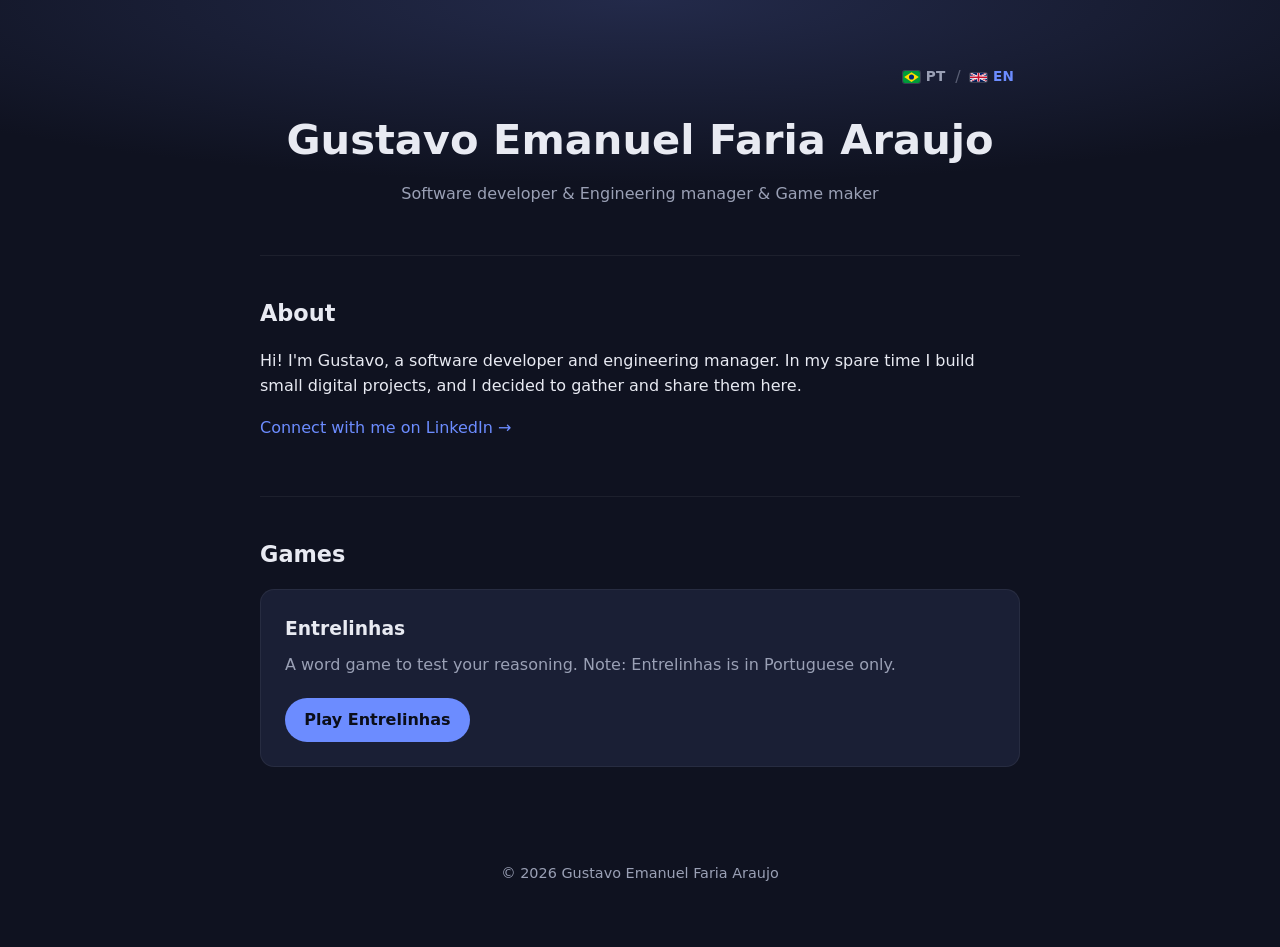
==== index.html @ 2791112e "Fix wrong text" ====
<!DOCTYPE html>
<html lang="pt-BR">
<head>
  <meta charset="UTF-8" />
  <meta name="viewport" content="width=device-width, initial-scale=1.0" />
  <title>Gustavo Emanuel Faria Araujo</title>
  <meta name="description" content="Site pessoal de Gustavo Emanuel, sobre mim e meus jogos." />
  <link rel="stylesheet" href="./assets/styles.css" />
</head>
<body>
  <header class="hero">
    <div class="container">
      <div class="lang-switch" role="group" aria-label="Language / Idioma">
        <button type="button" data-lang="pt" class="lang-btn">
          <svg class="flag" viewBox="0 0 28 20" aria-hidden="true">
            <rect width="28" height="20" fill="#009b3a" />
            <polygon points="14,2 26,10 14,18 2,10" fill="#fedf00" />
            <circle cx="14" cy="10" r="4.2" fill="#002776" />
          </svg>
          <span>PT</span>
        </button>
        <span class="lang-sep">/</span>
        <button type="button" data-lang="en" class="lang-btn">
          <svg class="flag" viewBox="0 0 60 30" aria-hidden="true">
            <clipPath id="uk-clip"><path d="M30,15 h30 v15 z v15 h-30 z h-30 v-15 z v-15 h30 z" /></clipPath>
            <rect width="60" height="30" fill="#012169" />
            <path d="M0,0 L60,30 M60,0 L0,30" stroke="#fff" stroke-width="6" />
            <path d="M0,0 L60,30 M60,0 L0,30" clip-path="url(#uk-clip)" stroke="#c8102e" stroke-width="4" />
            <path d="M30,0 v30 M0,15 h60" stroke="#fff" stroke-width="10" />
            <path d="M30,0 v30 M0,15 h60" stroke="#c8102e" stroke-width="6" />
          </svg>
          <span>EN</span>
        </button>
      </div>
      <h1>Gustavo Emanuel Faria Araujo</h1>
      <p class="tagline" data-i18n="tagline">Desenvolvedor &amp; Gerente de software &amp; Criador de jogos</p>
    </div>
  </header>

  <main class="container">
    <!-- About -->
    <section id="sobre" class="section">
      <h2 data-i18n="about_title">Sobre</h2>
      <p data-i18n="about_body">
        Olá! Eu sou o Gustavo, desenvolvedor e gerente de software. Nas horas
        vagas, crio alguns projetos digitais e decidi reuni-los e compartilhá-los aqui.
      </p>
      <p class="links">
        <a href="https://www.linkedin.com/in/gustavoefa/" target="_blank" rel="noopener noreferrer" data-i18n="about_linkedin">
          Conecte-se comigo no LinkedIn →
        </a>
      </p>
    </section>

    <!-- Games -->
    <section id="jogos" class="section">
      <h2 data-i18n="games_title">Jogos</h2>
      <div class="cards">
        <article class="card">
          <h3>Entrelinhas</h3>
          <p data-i18n="entrelinhas_desc">Um jogo de palavras para testar o seu raciocínio.</p>
          <a class="button" href="/entrelinhas/" data-i18n="entrelinhas_play">Jogar Entrelinhas</a>
        </article>
      </div>
    </section>
  </main>

  <footer class="container">
    <p>&copy; <span id="year"></span> Gustavo Emanuel Faria Araujo</p>
  </footer>

  <script>
    const translations = {
      pt: {
        lang: "pt-BR",
        title: "Gustavo Emanuel Faria Araujo",
        tagline: "Desenvolvedor & Gerente de software & Criador de jogos",
        about_title: "Sobre",
        about_body:
          "Olá! Eu sou o Gustavo, desenvolvedor e gerente de software. Nas horas vagas, crio alguns projetos digitais e decidi reuni-los e compartilhá-los aqui.",
        about_linkedin: "Conecte-se comigo no LinkedIn →",
        games_title: "Jogos",
        entrelinhas_desc: "Um jogo de palavras para testar o seu raciocínio.",
        entrelinhas_play: "Jogar Entrelinhas",
      },
      en: {
        lang: "en",
        title: "Gustavo Emanuel Faria Araujo",
        tagline: "Software developer & Engineering manager & Game maker",
        about_title: "About",
        about_body:
          "Hi! I'm Gustavo, a software developer and engineering manager. In my spare time I build small digital projects, and I decided to gather and share them here.",
        about_linkedin: "Connect with me on LinkedIn →",
        games_title: "Games",
        entrelinhas_desc:
          "A word game to test your reasoning. Note: Entrelinhas is in Portuguese only.",
        entrelinhas_play: "Play Entrelinhas",
      },
    };

    function applyLanguage(lang) {
      const dict = translations[lang] || translations.pt;
      document.documentElement.lang = dict.lang;
      document.title = dict.title;
      document.querySelectorAll("[data-i18n]").forEach((el) => {
        const key = el.getAttribute("data-i18n");
        if (dict[key]) el.textContent = dict[key];
      });
      document.querySelectorAll(".lang-btn").forEach((btn) => {
        btn.classList.toggle("active", btn.dataset.lang === lang);
      });
      try {
        localStorage.setItem("lang", lang);
      } catch (e) {}
    }

    document.querySelectorAll(".lang-btn").forEach((btn) => {
      btn.addEventListener("click", () => applyLanguage(btn.dataset.lang));
    });

    let saved = null;
    try {
      saved = localStorage.getItem("lang");
    } catch (e) {}
    const browserPt = (navigator.language || "").toLowerCase().startsWith("pt");
    applyLanguage(saved || (browserPt ? "pt" : "en"));

    document.getElementById("year").textContent = new Date().getFullYear();
  </script>
</body>
</html>
---- assets/styles.css ----
:root {
  --bg: #0f1220;
  --surface: #1a1f35;
  --text: #e8eaf2;
  --muted: #9aa0b5;
  --accent: #6c8cff;
  --accent-hover: #88a2ff;
  --radius: 14px;
}

* {
  box-sizing: border-box;
}

html {
  scroll-behavior: smooth;
}

body {
  margin: 0;
  font-family: system-ui, -apple-system, "Segoe UI", Roboto, sans-serif;
  background: var(--bg);
  color: var(--text);
  line-height: 1.6;
}

.container {
  width: min(760px, 92%);
  margin: 0 auto;
}

.hero {
  padding: 4rem 0 3rem;
  background: radial-gradient(120% 120% at 50% 0%, #232a4a 0%, var(--bg) 60%);
  text-align: center;
}

.hero h1 {
  margin: 0;
  font-size: clamp(1.8rem, 5vw, 2.6rem);
}

.tagline {
  margin: 0.5rem 0 0;
  color: var(--muted);
}

.section {
  padding: 2.5rem 0;
  border-top: 1px solid rgba(255, 255, 255, 0.06);
}

.section h2 {
  font-size: 1.4rem;
  margin: 0 0 1rem;
}

.links a,
.section a {
  color: var(--accent);
  text-decoration: none;
}

.links a:hover {
  color: var(--accent-hover);
  text-decoration: underline;
}

.cards {
  display: grid;
  gap: 1rem;
  grid-template-columns: repeat(auto-fit, minmax(240px, 1fr));
}

.card {
  background: var(--surface);
  border: 1px solid rgba(255, 255, 255, 0.06);
  border-radius: var(--radius);
  padding: 1.5rem;
}

.card h3 {
  margin: 0 0 0.5rem;
}

.card p {
  color: var(--muted);
  margin: 0 0 1.25rem;
}

.section a.button {
  display: inline-block;
  background: var(--accent);
  color: #0b0e1a;
  font-weight: 600;
  padding: 0.6rem 1.2rem;
  border-radius: 999px;
  text-decoration: none;
  transition: background 0.15s ease;
}

.section a.button:hover {
  background: var(--accent-hover);
  color: #0b0e1a;
  text-decoration: none;
}

/* Language switch */
.lang-switch {
  display: flex;
  align-items: center;
  justify-content: flex-end;
  gap: 0.25rem;
  margin-bottom: 1rem;
}

.lang-btn {
  display: inline-flex;
  align-items: center;
  gap: 0.35rem;
  background: none;
  border: none;
  color: var(--muted);
  font: inherit;
  font-size: 0.85rem;
  font-weight: 600;
  letter-spacing: 0.03em;
  padding: 0.15rem 0.35rem;
  cursor: pointer;
  border-radius: 6px;
  transition: color 0.15s ease;
}

.flag {
  width: 1.25em;
  height: auto;
  border-radius: 2px;
  display: block;
  box-shadow: 0 0 0 1px rgba(255, 255, 255, 0.15);
}

.lang-btn:hover {
  color: var(--text);
}

.lang-btn.active {
  color: var(--accent);
}

.lang-sep {
  color: var(--muted);
  opacity: 0.5;
}

footer {
  padding: 2.5rem 0 3rem;
  color: var(--muted);
  text-align: center;
  font-size: 0.9rem;
}
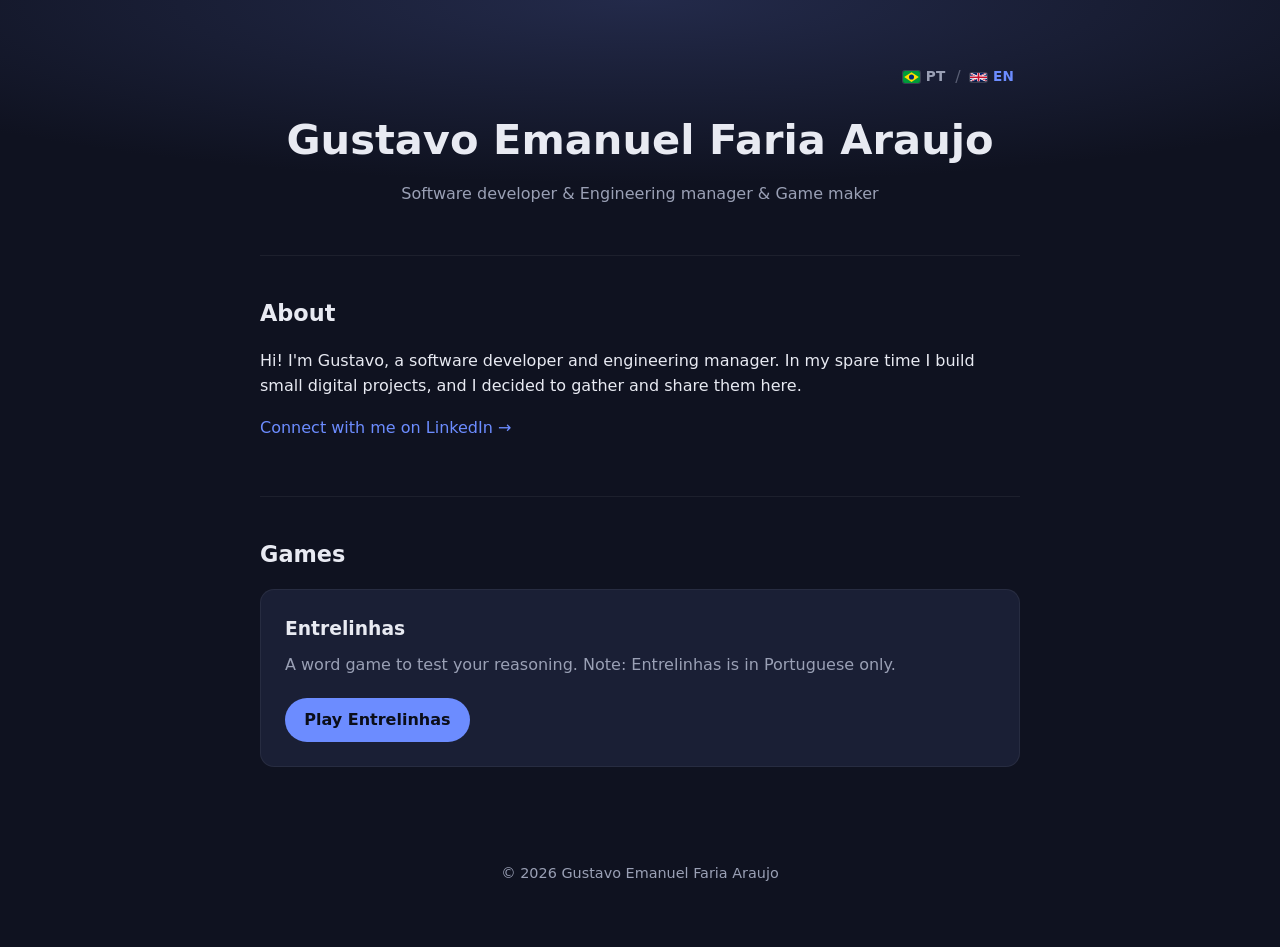
==== commit 57d757ad: "Extract flag SVGs" ====
--- a/index.html
+++ b/index.html
@@ -5,6 +5,7 @@
   <meta name="viewport" content="width=device-width, initial-scale=1.0" />
   <title>Gustavo Emanuel Faria Araujo</title>
   <meta name="description" content="Site pessoal de Gustavo Emanuel, sobre mim e meus jogos." />
+  <link rel="stylesheet" href="./assets/base.css" />
   <link rel="stylesheet" href="./assets/styles.css" />
 </head>
 <body>
@@ -12,23 +13,12 @@
     <div class="container">
       <div class="lang-switch" role="group" aria-label="Language / Idioma">
         <button type="button" data-lang="pt" class="lang-btn">
-          <svg class="flag" viewBox="0 0 28 20" aria-hidden="true">
-            <rect width="28" height="20" fill="#009b3a" />
-            <polygon points="14,2 26,10 14,18 2,10" fill="#fedf00" />
-            <circle cx="14" cy="10" r="4.2" fill="#002776" />
-          </svg>
+          <svg class="flag" viewBox="0 0 28 20" aria-hidden="true"><use href="./assets/flags.svg#flag-br" /></svg>
           <span>PT</span>
         </button>
         <span class="lang-sep">/</span>
         <button type="button" data-lang="en" class="lang-btn">
-          <svg class="flag" viewBox="0 0 60 30" aria-hidden="true">
-            <clipPath id="uk-clip"><path d="M30,15 h30 v15 z v15 h-30 z h-30 v-15 z v-15 h30 z" /></clipPath>
-            <rect width="60" height="30" fill="#012169" />
-            <path d="M0,0 L60,30 M60,0 L0,30" stroke="#fff" stroke-width="6" />
-            <path d="M0,0 L60,30 M60,0 L0,30" clip-path="url(#uk-clip)" stroke="#c8102e" stroke-width="4" />
-            <path d="M30,0 v30 M0,15 h60" stroke="#fff" stroke-width="10" />
-            <path d="M30,0 v30 M0,15 h60" stroke="#c8102e" stroke-width="6" />
-          </svg>
+          <svg class="flag" viewBox="0 0 60 30" aria-hidden="true"><use href="./assets/flags.svg#flag-uk" /></svg>
           <span>EN</span>
         </button>
       </div>
--- a/assets/base.css
+++ b/assets/base.css
@@ -0,0 +1,69 @@
+/* Shared foundation for every page: design tokens, reset, and the
+   PT/EN language switch component. Link this before any page sheet. */
+
+:root {
+  --bg: #0f1220;
+  --surface: #1a1f35;
+  --text: #e8eaf2;
+  --muted: #9aa0b5;
+  --accent: #6c8cff;
+  --accent-hover: #88a2ff;
+  --radius: 14px;
+}
+
+* {
+  box-sizing: border-box;
+}
+
+body {
+  margin: 0;
+  font-family: system-ui, -apple-system, "Segoe UI", Roboto, sans-serif;
+  background: var(--bg);
+  color: var(--text);
+  line-height: 1.6;
+}
+
+/* Language switch */
+.lang-switch {
+  display: flex;
+  align-items: center;
+  gap: 0.25rem;
+}
+
+.lang-btn {
+  display: inline-flex;
+  align-items: center;
+  gap: 0.35rem;
+  background: none;
+  border: none;
+  color: var(--muted);
+  font: inherit;
+  font-size: 0.85rem;
+  font-weight: 600;
+  letter-spacing: 0.03em;
+  padding: 0.15rem 0.35rem;
+  cursor: pointer;
+  border-radius: 6px;
+  transition: color 0.15s ease;
+}
+
+.lang-btn:hover {
+  color: var(--text);
+}
+
+.lang-btn.active {
+  color: var(--accent);
+}
+
+.flag {
+  width: 1.25em;
+  height: auto;
+  border-radius: 2px;
+  display: block;
+  box-shadow: 0 0 0 1px rgba(255, 255, 255, 0.15);
+}
+
+.lang-sep {
+  color: var(--muted);
+  opacity: 0.5;
+}
--- a/assets/styles.css
+++ b/assets/styles.css
@@ -1,27 +1,8 @@
-:root {
-  --bg: #0f1220;
-  --surface: #1a1f35;
-  --text: #e8eaf2;
-  --muted: #9aa0b5;
-  --accent: #6c8cff;
-  --accent-hover: #88a2ff;
-  --radius: 14px;
-}
-
-* {
-  box-sizing: border-box;
-}
+/* Page-specific styles for the landing page. Shared tokens, reset, and the
+   language-switch component live in base.css (linked first). */
 
 html {
   scroll-behavior: smooth;
-}
-
-body {
-  margin: 0;
-  font-family: system-ui, -apple-system, "Segoe UI", Roboto, sans-serif;
-  background: var(--bg);
-  color: var(--text);
-  line-height: 1.6;
 }
 
 .container {
@@ -105,51 +86,10 @@
   text-decoration: none;
 }
 
-/* Language switch */
+/* Landing-page placement of the shared switch (base.css has the look) */
 .lang-switch {
-  display: flex;
-  align-items: center;
   justify-content: flex-end;
-  gap: 0.25rem;
   margin-bottom: 1rem;
-}
-
-.lang-btn {
-  display: inline-flex;
-  align-items: center;
-  gap: 0.35rem;
-  background: none;
-  border: none;
-  color: var(--muted);
-  font: inherit;
-  font-size: 0.85rem;
-  font-weight: 600;
-  letter-spacing: 0.03em;
-  padding: 0.15rem 0.35rem;
-  cursor: pointer;
-  border-radius: 6px;
-  transition: color 0.15s ease;
-}
-
-.flag {
-  width: 1.25em;
-  height: auto;
-  border-radius: 2px;
-  display: block;
-  box-shadow: 0 0 0 1px rgba(255, 255, 255, 0.15);
-}
-
-.lang-btn:hover {
-  color: var(--text);
-}
-
-.lang-btn.active {
-  color: var(--accent);
-}
-
-.lang-sep {
-  color: var(--muted);
-  opacity: 0.5;
 }
 
 footer {
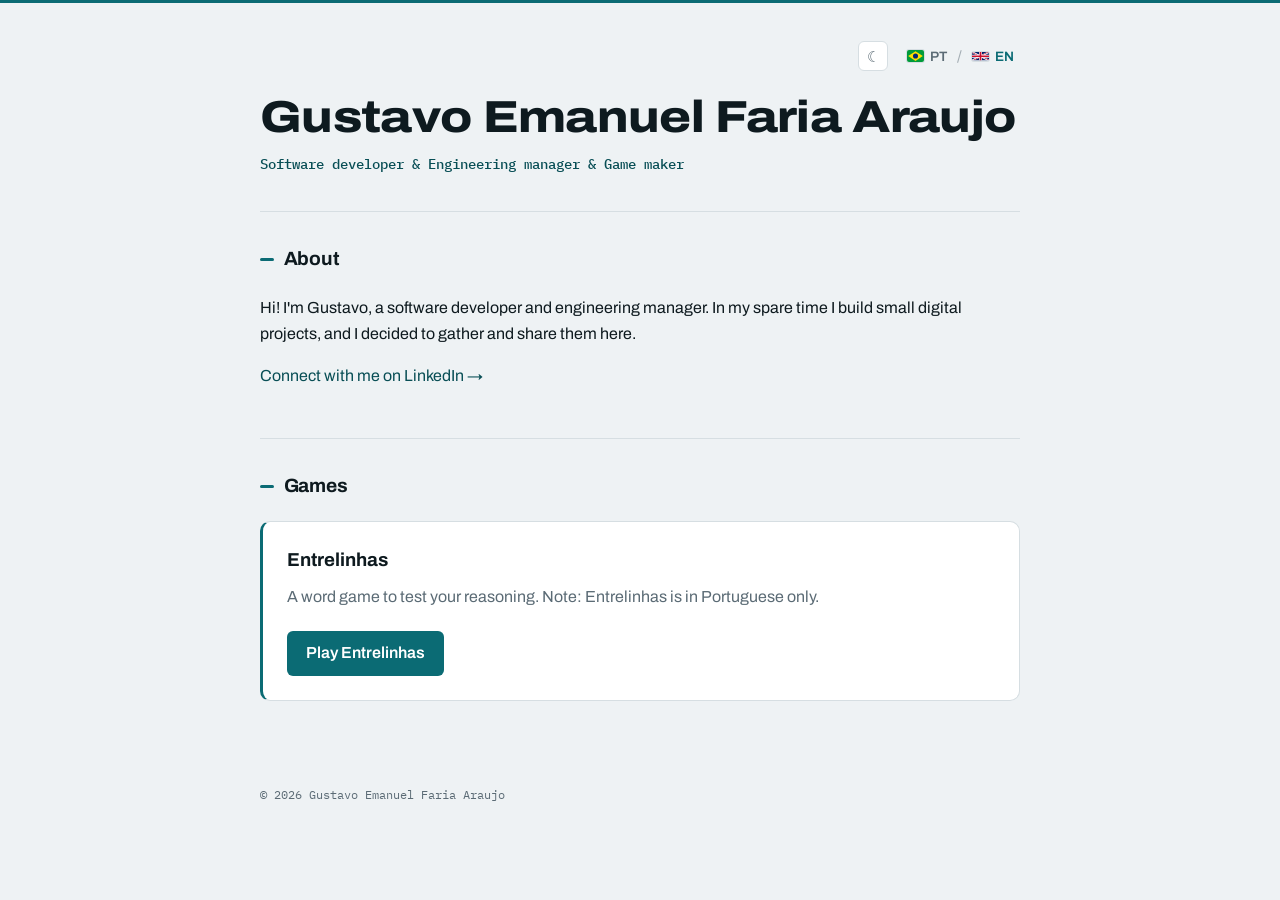
==== commit dd34bd2f: "Change main page style to match resume" ====
--- a/index.html
+++ b/index.html
@@ -3,24 +3,85 @@
 <head>
   <meta charset="UTF-8" />
   <meta name="viewport" content="width=device-width, initial-scale=1.0" />
+
+  <!-- Primary metadata (English; the page body itself is bilingual) -->
   <title>Gustavo Emanuel Faria Araujo</title>
-  <meta name="description" content="Site pessoal de Gustavo Emanuel, sobre mim e meus jogos." />
+  <meta name="description" content="Personal site of Gustavo Emanuel Faria Araujo, software developer and manager, featuring the digital games and projects I build." />
+  <link rel="canonical" href="https://gustavoefa.com.br/" />
+
+  <!-- Favicons -->
+  <link rel="icon" href="./assets/favicon.svg" type="image/svg+xml" />
+  <link rel="icon" href="./assets/favicon.png" sizes="any" />
+  <link rel="apple-touch-icon" href="./assets/favicon.png" />
+
+  <script>
+    // Set the theme before first paint to avoid a flash: stored choice wins,
+    // else the OS preference, else light.
+    (function () {
+      try {
+        var t = localStorage.getItem("theme");
+        if (t !== "dark" && t !== "light") {
+          t = window.matchMedia && window.matchMedia("(prefers-color-scheme: dark)").matches ? "dark" : "light";
+        }
+        document.documentElement.setAttribute("data-theme", t);
+      } catch (e) {}
+    })();
+  </script>
+
+  <!-- Open Graph (LinkedIn, WhatsApp, Facebook) -->
+  <meta property="og:type" content="website" />
+  <meta property="og:url" content="https://gustavoefa.com.br/" />
+  <meta property="og:site_name" content="Gustavo Emanuel Faria Araujo" />
+  <meta property="og:title" content="Gustavo Emanuel Faria Araujo" />
+  <meta property="og:description" content="Personal site of Gustavo Emanuel Faria Araujo, software developer and manager, featuring the digital games and projects I build." />
+  <meta property="og:image" content="https://gustavoefa.com.br/assets/og-cover.png" />
+  <meta property="og:image:width" content="1200" />
+  <meta property="og:image:height" content="630" />
+  <meta property="og:locale" content="pt_BR" />
+  <meta property="og:locale:alternate" content="en_US" />
+
+  <!-- Twitter / X -->
+  <meta name="twitter:card" content="summary_large_image" />
+  <meta name="twitter:title" content="Gustavo Emanuel Faria Araujo" />
+  <meta name="twitter:description" content="Personal site of Gustavo Emanuel Faria Araujo, software developer and manager, featuring the digital games and projects I build." />
+  <meta name="twitter:image" content="https://gustavoefa.com.br/assets/og-cover.png" />
+
+  <!-- Structured data: Person -->
+  <script type="application/ld+json">
+  {
+    "@context": "https://schema.org",
+    "@type": "Person",
+    "name": "Gustavo Emanuel Faria Araujo",
+    "jobTitle": "Lead Software Engineer",
+    "url": "https://gustavoefa.com.br/",
+    "sameAs": ["https://www.linkedin.com/in/gustavoefa/"]
+  }
+  </script>
+
+  <link rel="preconnect" href="https://fonts.googleapis.com" />
+  <link rel="preconnect" href="https://fonts.gstatic.com" crossorigin />
+  <link href="https://fonts.googleapis.com/css2?family=Archivo:wdth,wght@75..125,400..800&family=IBM+Plex+Mono:wght@400;500;600&display=swap" rel="stylesheet" />
   <link rel="stylesheet" href="./assets/base.css" />
   <link rel="stylesheet" href="./assets/styles.css" />
 </head>
 <body>
   <header class="hero">
     <div class="container">
-      <div class="lang-switch" role="group" aria-label="Language / Idioma">
-        <button type="button" data-lang="pt" class="lang-btn">
-          <svg class="flag" viewBox="0 0 28 20" aria-hidden="true"><use href="./assets/flags.svg#flag-br" /></svg>
-          <span>PT</span>
+      <div class="toolbar">
+        <button type="button" id="theme-btn" class="theme-btn" aria-label="Toggle theme">
+          <span class="theme-ico" aria-hidden="true">☾</span>
         </button>
-        <span class="lang-sep">/</span>
-        <button type="button" data-lang="en" class="lang-btn">
-          <svg class="flag" viewBox="0 0 60 30" aria-hidden="true"><use href="./assets/flags.svg#flag-uk" /></svg>
-          <span>EN</span>
-        </button>
+        <div class="lang-switch" role="group" aria-label="Language / Idioma">
+          <button type="button" data-lang="pt" class="lang-btn" aria-pressed="false">
+            <svg class="flag" viewBox="0 0 28 20" aria-hidden="true"><use href="./assets/flags.svg#flag-br" /></svg>
+            <span>PT</span>
+          </button>
+          <span class="lang-sep">/</span>
+          <button type="button" data-lang="en" class="lang-btn" aria-pressed="false">
+            <svg class="flag" viewBox="0 0 60 30" aria-hidden="true"><use href="./assets/flags.svg#flag-uk" /></svg>
+            <span>EN</span>
+          </button>
+        </div>
       </div>
       <h1>Gustavo Emanuel Faria Araujo</h1>
       <p class="tagline" data-i18n="tagline">Desenvolvedor &amp; Gerente de software &amp; Criador de jogos</p>
@@ -64,6 +125,8 @@
       pt: {
         lang: "pt-BR",
         title: "Gustavo Emanuel Faria Araujo",
+        description:
+          "Site pessoal de Gustavo Emanuel Faria Araujo, desenvolvedor e gerente de software, com os jogos e projetos digitais que eu crio.",
         tagline: "Desenvolvedor & Gerente de software & Criador de jogos",
         about_title: "Sobre",
         about_body:
@@ -72,10 +135,13 @@
         games_title: "Jogos",
         entrelinhas_desc: "Um jogo de palavras para testar o seu raciocínio.",
         entrelinhas_play: "Jogar Entrelinhas",
+        theme: { light: "Tema claro", dark: "Tema escuro" },
       },
       en: {
         lang: "en",
         title: "Gustavo Emanuel Faria Araujo",
+        description:
+          "Personal site of Gustavo Emanuel Faria Araujo, software developer and manager, featuring the digital games and projects I build.",
         tagline: "Software developer & Engineering manager & Game maker",
         about_title: "About",
         about_body:
@@ -85,20 +151,26 @@
         entrelinhas_desc:
           "A word game to test your reasoning. Note: Entrelinhas is in Portuguese only.",
         entrelinhas_play: "Play Entrelinhas",
+        theme: { light: "Light theme", dark: "Dark theme" },
       },
     };
 
     function applyLanguage(lang) {
+      currentLang = lang;
       const dict = translations[lang] || translations.pt;
       document.documentElement.lang = dict.lang;
       document.title = dict.title;
+      document.querySelector('meta[name="description"]').content = dict.description;
       document.querySelectorAll("[data-i18n]").forEach((el) => {
         const key = el.getAttribute("data-i18n");
         if (dict[key]) el.textContent = dict[key];
       });
       document.querySelectorAll(".lang-btn").forEach((btn) => {
-        btn.classList.toggle("active", btn.dataset.lang === lang);
+        const isActive = btn.dataset.lang === lang;
+        btn.classList.toggle("active", isActive);
+        btn.setAttribute("aria-pressed", String(isActive));
       });
+      renderThemeBtn(dict);
       try {
         localStorage.setItem("lang", lang);
       } catch (e) {}
@@ -107,13 +179,44 @@
     document.querySelectorAll(".lang-btn").forEach((btn) => {
       btn.addEventListener("click", () => applyLanguage(btn.dataset.lang));
     });
+
+    // Theme toggle. The theme itself is applied to <html data-theme> before
+    // paint by the inline script in <head>; here we sync the button's icon
+    // and label to the current theme (and the current language) and persist
+    // any click, mirroring the resume page's toggle.
+    let currentTheme =
+      document.documentElement.getAttribute("data-theme") === "dark" ? "dark" : "light";
+    let currentLang = "pt";
+
+    function renderThemeBtn(dict) {
+      const btn = document.getElementById("theme-btn");
+      if (!btn) return;
+      const dark = currentTheme === "dark";
+      const ico = btn.querySelector(".theme-ico");
+      if (ico) ico.textContent = dark ? "☀" : "☾"; // shows the destination state
+      const label = dark ? dict.theme.light : dict.theme.dark; // action: switch to…
+      btn.setAttribute("aria-label", label);
+      btn.setAttribute("title", label);
+    }
+
+    const themeBtn = document.getElementById("theme-btn");
+    if (themeBtn)
+      themeBtn.addEventListener("click", () => {
+        currentTheme = currentTheme === "dark" ? "light" : "dark";
+        document.documentElement.setAttribute("data-theme", currentTheme);
+        try {
+          localStorage.setItem("theme", currentTheme);
+        } catch (e) {}
+        renderThemeBtn(translations[currentLang] || translations.pt);
+      });
 
     let saved = null;
     try {
       saved = localStorage.getItem("lang");
     } catch (e) {}
     const browserPt = (navigator.language || "").toLowerCase().startsWith("pt");
-    applyLanguage(saved || (browserPt ? "pt" : "en"));
+    currentLang = saved || (browserPt ? "pt" : "en");
+    applyLanguage(currentLang);
 
     document.getElementById("year").textContent = new Date().getFullYear();
   </script>
--- a/assets/styles.css
+++ b/assets/styles.css
@@ -1,8 +1,48 @@
-/* Page-specific styles for the landing page. Shared tokens, reset, and the
-   language-switch component live in base.css (linked first). */
+/* Page-specific styles for the landing page. Shared reset and the
+   language-switch component live in base.css (linked first).
+
+   Palette/typography mirror the resume page (assets/resume.css): cool paper,
+   a signal-teal accent, Archivo for display type, IBM Plex Mono for small
+   readout-style labels. Kept a separate copy (not a shared import) so each
+   page's tokens can drift independently if needed. Toggled via data-theme on
+   <html>, set before paint by an inline script in index.html; the toggle
+   button persists the choice to localStorage under "theme". */
+
+:root {
+  --paper: #eef2f4;
+  --surface: #ffffff;
+  --ink: #0e1a1f;
+  --text: #0e1a1f;
+  --muted: #5b6b75;
+  --line: #d6dee2;
+  --accent: #0b6b74;
+  --accent-strong: #084e55;
+  --accent-hover: #0b6b74;
+  --radius: 10px;
+  --bg: #eef2f4;
+  --mono: "IBM Plex Mono", ui-monospace, "Cascadia Code", Consolas, monospace;
+  --sans: "Archivo", system-ui, -apple-system, "Segoe UI", Roboto, sans-serif;
+}
+
+:root[data-theme="dark"] {
+  --paper: #0b1316;
+  --surface: #121e22;
+  --ink: #e8eff0;
+  --text: #e8eff0;
+  --muted: #8ba2a8;
+  --line: rgba(255, 255, 255, 0.1);
+  --accent: #2fb9b3;
+  --accent-strong: #5fd6cf;
+  --accent-hover: #5fd6cf;
+  --bg: #0b1316;
+}
 
 html {
   scroll-behavior: smooth;
+}
+
+body {
+  font-family: var(--sans);
 }
 
 .container {
@@ -10,40 +50,117 @@
   margin: 0 auto;
 }
 
+a:focus-visible,
+button:focus-visible {
+  outline: 2px solid var(--accent);
+  outline-offset: 2px;
+  border-radius: 4px;
+}
+
+/* The lang-switch flag ring (white in base.css) is invisible on light paper. */
+.flag {
+  box-shadow: 0 0 0 1px var(--line);
+}
+
+/* Toolbar: theme toggle + language switch, top-right. */
+.toolbar {
+  display: flex;
+  justify-content: flex-end;
+  align-items: center;
+  gap: 0.85rem;
+  margin-bottom: 1.5rem;
+}
+
+.theme-btn {
+  display: inline-flex;
+  align-items: center;
+  justify-content: center;
+  width: 30px;
+  height: 30px;
+  padding: 0;
+  background: var(--surface);
+  border: 1px solid var(--line);
+  border-radius: 6px;
+  color: var(--muted);
+  font-size: 0.95rem;
+  line-height: 1;
+  cursor: pointer;
+  transition: color 0.15s ease, border-color 0.15s ease;
+}
+
+.theme-btn:hover {
+  color: var(--accent-strong);
+  border-color: var(--accent);
+}
+
+.theme-ico {
+  display: block;
+}
+
 .hero {
-  padding: 4rem 0 3rem;
-  background: radial-gradient(120% 120% at 50% 0%, #232a4a 0%, var(--bg) 60%);
-  text-align: center;
+  padding: 2.4rem 0 2.2rem;
+  background: transparent;
+  border-top: 3px solid var(--accent);
+  text-align: left;
 }
 
 .hero h1 {
   margin: 0;
-  font-size: clamp(1.8rem, 5vw, 2.6rem);
+  font-weight: 800;
+  font-stretch: 115%;
+  letter-spacing: -0.015em;
+  line-height: 1.02;
+  font-size: clamp(1.9rem, 5.5vw, 2.8rem);
+  color: var(--ink);
 }
 
 .tagline {
-  margin: 0.5rem 0 0;
-  color: var(--muted);
+  margin: 0.75rem 0 0;
+  font-family: var(--mono);
+  font-weight: 500;
+  font-size: 0.88rem;
+  color: var(--accent-strong);
 }
 
 .section {
-  padding: 2.5rem 0;
-  border-top: 1px solid rgba(255, 255, 255, 0.06);
+  padding: 2rem 0;
+  border-top: 1px solid var(--line);
 }
 
 .section h2 {
-  font-size: 1.4rem;
-  margin: 0 0 1rem;
+  display: flex;
+  align-items: center;
+  gap: 0.6rem;
+  margin: 0 0 1.25rem;
+  font-weight: 700;
+  font-size: 1.2rem;
+  letter-spacing: -0.01em;
+  color: var(--ink);
+}
+
+.section h2::before {
+  content: "";
+  flex: none;
+  width: 14px;
+  height: 3px;
+  border-radius: 2px;
+  background: var(--accent);
+}
+
+.section p {
+  color: var(--ink);
+  line-height: 1.65;
 }
 
 .links a,
 .section a {
+  color: var(--accent-strong);
+  text-decoration: none;
+}
+
+.links a:hover,
+.section a:hover {
   color: var(--accent);
-  text-decoration: none;
-}
-
-.links a:hover {
-  color: var(--accent-hover);
   text-decoration: underline;
 }
 
@@ -55,13 +172,21 @@
 
 .card {
   background: var(--surface);
-  border: 1px solid rgba(255, 255, 255, 0.06);
+  border: 1px solid var(--line);
+  border-left: 3px solid var(--accent);
   border-radius: var(--radius);
   padding: 1.5rem;
+  transition: border-color 0.15s ease, transform 0.15s ease, box-shadow 0.15s ease;
+}
+
+.card:hover {
+  transform: translateY(-1px);
+  box-shadow: 0 8px 22px rgba(14, 26, 31, 0.07);
 }
 
 .card h3 {
   margin: 0 0 0.5rem;
+  color: var(--ink);
 }
 
 .card p {
@@ -72,29 +197,24 @@
 .section a.button {
   display: inline-block;
   background: var(--accent);
-  color: #0b0e1a;
+  color: #fff;
   font-weight: 600;
   padding: 0.6rem 1.2rem;
-  border-radius: 999px;
+  border-radius: 6px;
   text-decoration: none;
   transition: background 0.15s ease;
 }
 
 .section a.button:hover {
-  background: var(--accent-hover);
-  color: #0b0e1a;
+  background: var(--accent-strong);
+  color: #fff;
   text-decoration: none;
-}
-
-/* Landing-page placement of the shared switch (base.css has the look) */
-.lang-switch {
-  justify-content: flex-end;
-  margin-bottom: 1rem;
 }
 
 footer {
   padding: 2.5rem 0 3rem;
+  font-family: var(--mono);
   color: var(--muted);
-  text-align: center;
-  font-size: 0.9rem;
-}
+  text-align: left;
+  font-size: 0.78rem;
+}
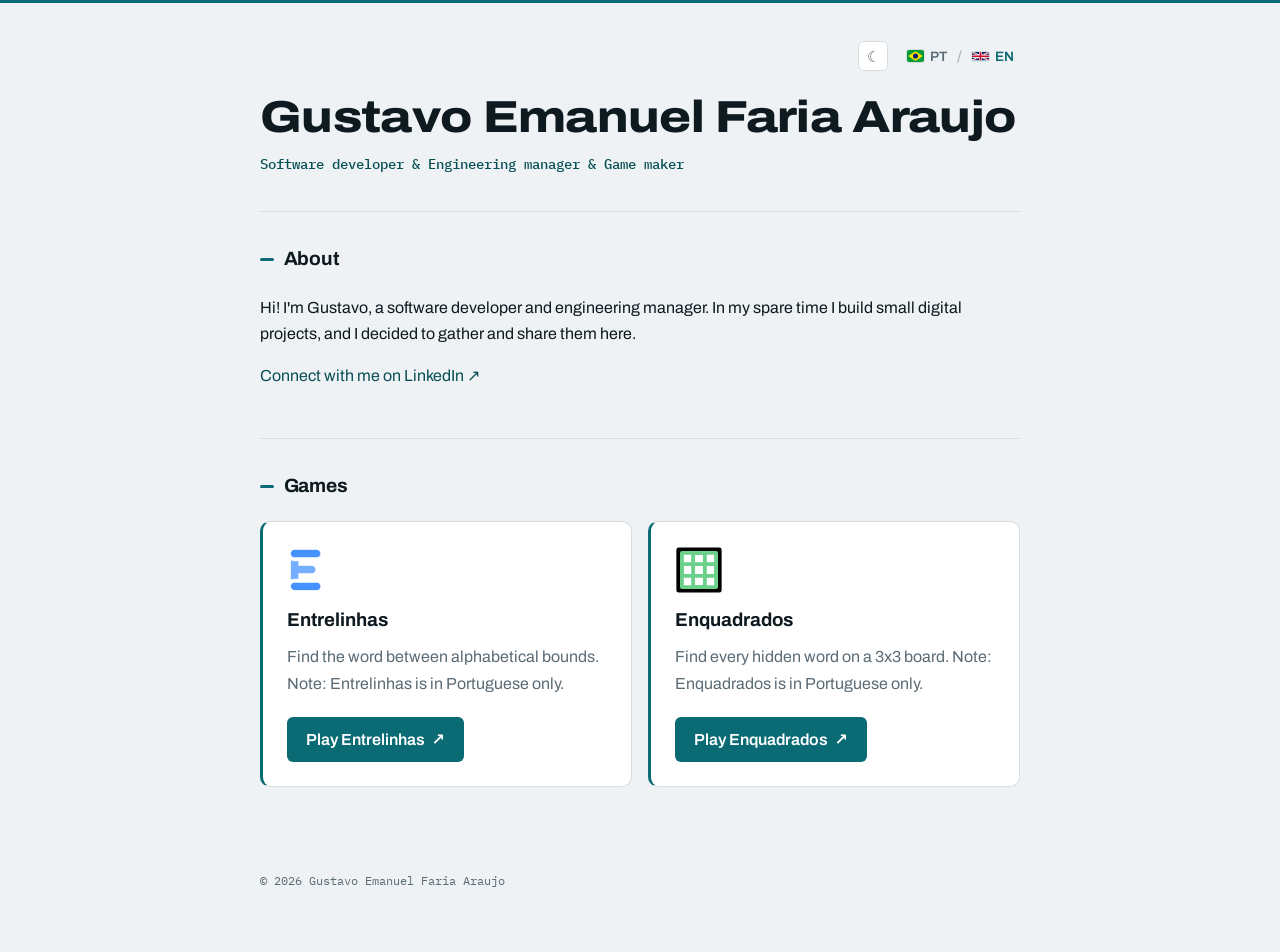
==== commit b482d781: "Update games banners in main page" ====
--- a/index.html
+++ b/index.html
@@ -98,7 +98,7 @@
       </p>
       <p class="links">
         <a href="https://www.linkedin.com/in/gustavoefa/" target="_blank" rel="noopener noreferrer" data-i18n="about_linkedin">
-          Conecte-se comigo no LinkedIn →
+          Conecte-se comigo no LinkedIn ↗
         </a>
       </p>
     </section>
@@ -108,9 +108,16 @@
       <h2 data-i18n="games_title">Jogos</h2>
       <div class="cards">
         <article class="card">
+          <img class="card-logo" src="./assets/entrelinhas-logo.png" alt="" width="48" height="62" />
           <h3>Entrelinhas</h3>
-          <p data-i18n="entrelinhas_desc">Um jogo de palavras para testar o seu raciocínio.</p>
-          <a class="button" href="/entrelinhas/" data-i18n="entrelinhas_play">Jogar Entrelinhas</a>
+          <p data-i18n="entrelinhas_desc">Ache palavras entre limites alfabéticos.</p>
+          <a class="button" href="/entrelinhas/" target="_blank" rel="noopener noreferrer" data-i18n="entrelinhas_play">Jogar Entrelinhas</a>
+        </article>
+        <article class="card">
+          <img class="card-logo" src="./assets/enquadrados-logo.svg" alt="" width="48" height="48" />
+          <h3>Enquadrados</h3>
+          <p data-i18n="enquadrados_desc">Ache todas as palavras escondidas num tabuleiro 3x3.</p>
+          <a class="button" href="/enquadrados/" target="_blank" rel="noopener noreferrer" data-i18n="enquadrados_play">Jogar Enquadrados</a>
         </article>
       </div>
     </section>
@@ -131,10 +138,12 @@
         about_title: "Sobre",
         about_body:
           "Olá! Eu sou o Gustavo, desenvolvedor e gerente de software. Nas horas vagas, crio alguns projetos digitais e decidi reuni-los e compartilhá-los aqui.",
-        about_linkedin: "Conecte-se comigo no LinkedIn →",
+        about_linkedin: "Conecte-se comigo no LinkedIn ↗",
         games_title: "Jogos",
-        entrelinhas_desc: "Um jogo de palavras para testar o seu raciocínio.",
+        entrelinhas_desc: "Ache palavras entre limites alfabéticos.",
         entrelinhas_play: "Jogar Entrelinhas",
+        enquadrados_desc: "Ache todas as palavras escondidas num tabuleiro 3x3.",
+        enquadrados_play: "Jogar Enquadrados",
         theme: { light: "Tema claro", dark: "Tema escuro" },
       },
       en: {
@@ -146,11 +155,14 @@
         about_title: "About",
         about_body:
           "Hi! I'm Gustavo, a software developer and engineering manager. In my spare time I build small digital projects, and I decided to gather and share them here.",
-        about_linkedin: "Connect with me on LinkedIn →",
+        about_linkedin: "Connect with me on LinkedIn ↗",
         games_title: "Games",
         entrelinhas_desc:
-          "A word game to test your reasoning. Note: Entrelinhas is in Portuguese only.",
+          "Find the word between alphabetical bounds. Note: Entrelinhas is in Portuguese only.",
         entrelinhas_play: "Play Entrelinhas",
+        enquadrados_desc:
+          "Find every hidden word on a 3x3 board. Note: Enquadrados is in Portuguese only.",
+        enquadrados_play: "Play Enquadrados",
         theme: { light: "Light theme", dark: "Dark theme" },
       },
     };
--- a/assets/styles.css
+++ b/assets/styles.css
@@ -171,6 +171,9 @@
 }
 
 .card {
+  display: flex;
+  flex-direction: column;
+  align-items: flex-start;
   background: var(--surface);
   border: 1px solid var(--line);
   border-left: 3px solid var(--accent);
@@ -184,6 +187,13 @@
   box-shadow: 0 8px 22px rgba(14, 26, 31, 0.07);
 }
 
+.card-logo {
+  display: block;
+  height: 48px;
+  width: auto;
+  margin-bottom: 0.75rem;
+}
+
 .card h3 {
   margin: 0 0 0.5rem;
   color: var(--ink);
@@ -196,6 +206,7 @@
 
 .section a.button {
   display: inline-block;
+  margin-top: auto;
   background: var(--accent);
   color: #fff;
   font-weight: 600;
@@ -205,6 +216,12 @@
   transition: background 0.15s ease;
 }
 
+.section a.button::after {
+  content: "↗";
+  display: inline-block;
+  margin-left: 0.4em;
+}
+
 .section a.button:hover {
   background: var(--accent-strong);
   color: #fff;
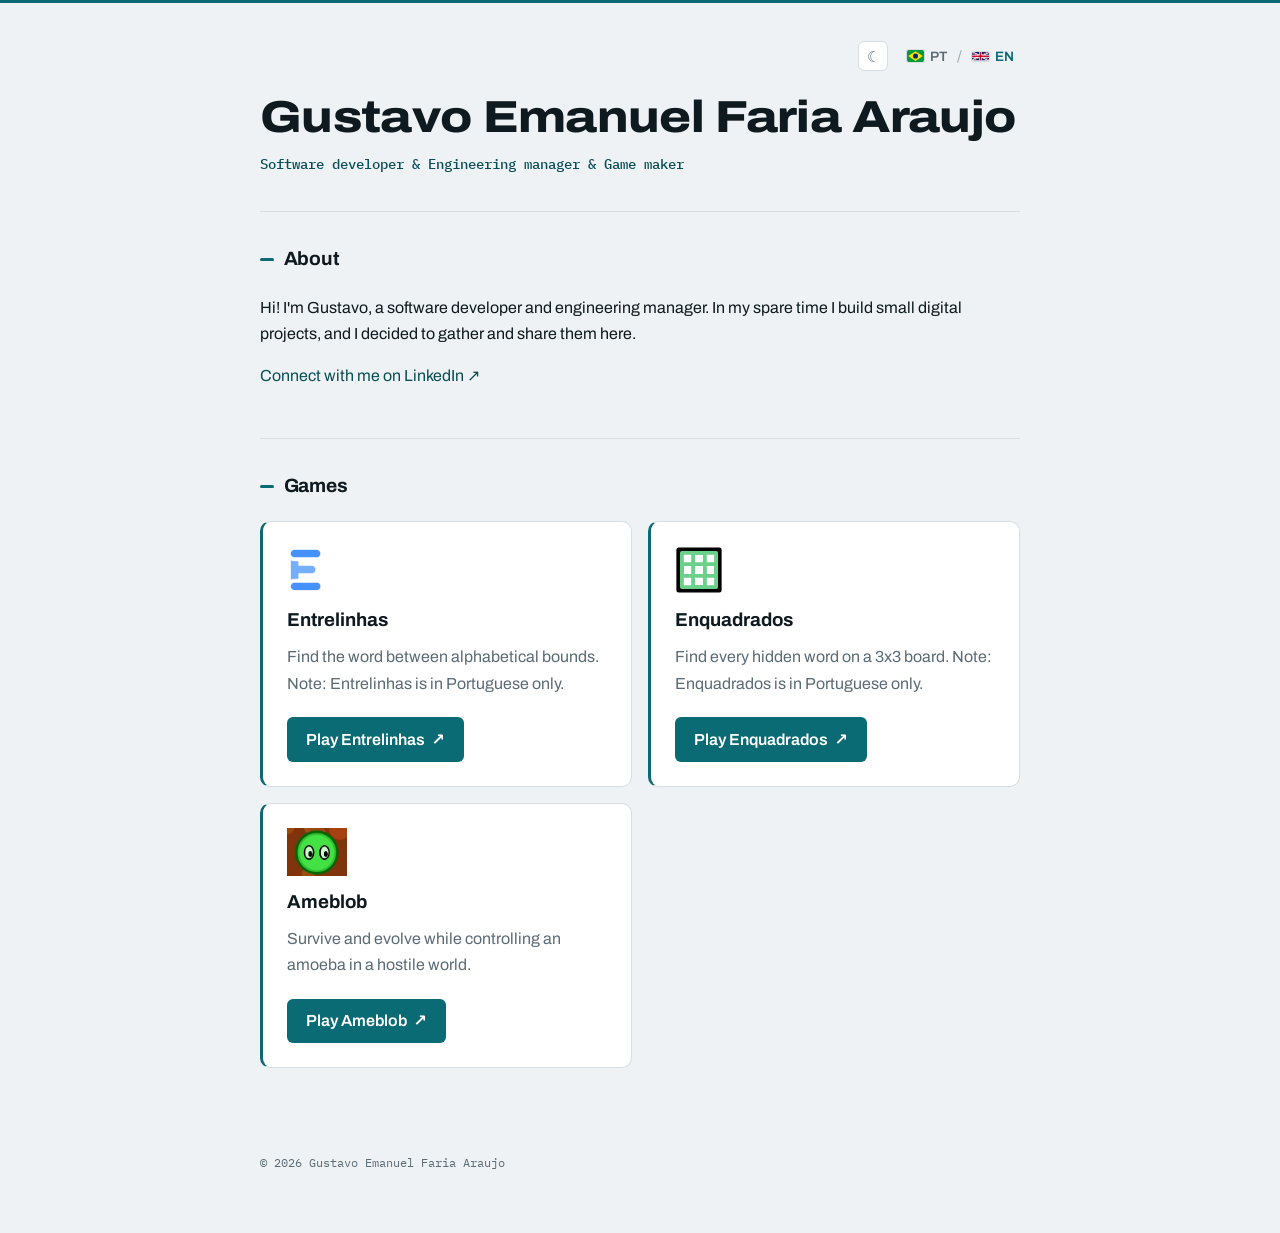
==== commit 195a831d: "Add ameblob game" ====
--- a/index.html
+++ b/index.html
@@ -119,6 +119,12 @@
           <p data-i18n="enquadrados_desc">Ache todas as palavras escondidas num tabuleiro 3x3.</p>
           <a class="button" href="/enquadrados/" target="_blank" rel="noopener noreferrer" data-i18n="enquadrados_play">Jogar Enquadrados</a>
         </article>
+        <article class="card">
+          <img class="card-logo" src="./assets/ameblob-logo.png" alt="" width="48" height="38" />
+          <h3>Ameblob</h3>
+          <p data-i18n="ameblob_desc">Sobreviva e evolua controlando uma ameba num mundo hostil.</p>
+          <a class="button" href="/ameblob/" target="_blank" rel="noopener noreferrer" data-i18n="ameblob_play">Jogar Ameblob</a>
+        </article>
       </div>
     </section>
   </main>
@@ -144,6 +150,8 @@
         entrelinhas_play: "Jogar Entrelinhas",
         enquadrados_desc: "Ache todas as palavras escondidas num tabuleiro 3x3.",
         enquadrados_play: "Jogar Enquadrados",
+        ameblob_desc: "Sobreviva e evolua controlando uma ameba num mundo hostil.",
+        ameblob_play: "Jogar Ameblob",
         theme: { light: "Tema claro", dark: "Tema escuro" },
       },
       en: {
@@ -163,6 +171,8 @@
         enquadrados_desc:
           "Find every hidden word on a 3x3 board. Note: Enquadrados is in Portuguese only.",
         enquadrados_play: "Play Enquadrados",
+        ameblob_desc: "Survive and evolve while controlling an amoeba in a hostile world.",
+        ameblob_play: "Play Ameblob",
         theme: { light: "Light theme", dark: "Dark theme" },
       },
     };
--- a/assets/styles.css
+++ b/assets/styles.css
@@ -167,7 +167,13 @@
 .cards {
   display: grid;
   gap: 1rem;
-  grid-template-columns: repeat(auto-fit, minmax(240px, 1fr));
+  grid-template-columns: repeat(2, minmax(240px, 1fr));
+}
+
+@media (max-width: 560px) {
+  .cards {
+    grid-template-columns: 1fr;
+  }
 }
 
 .card {
